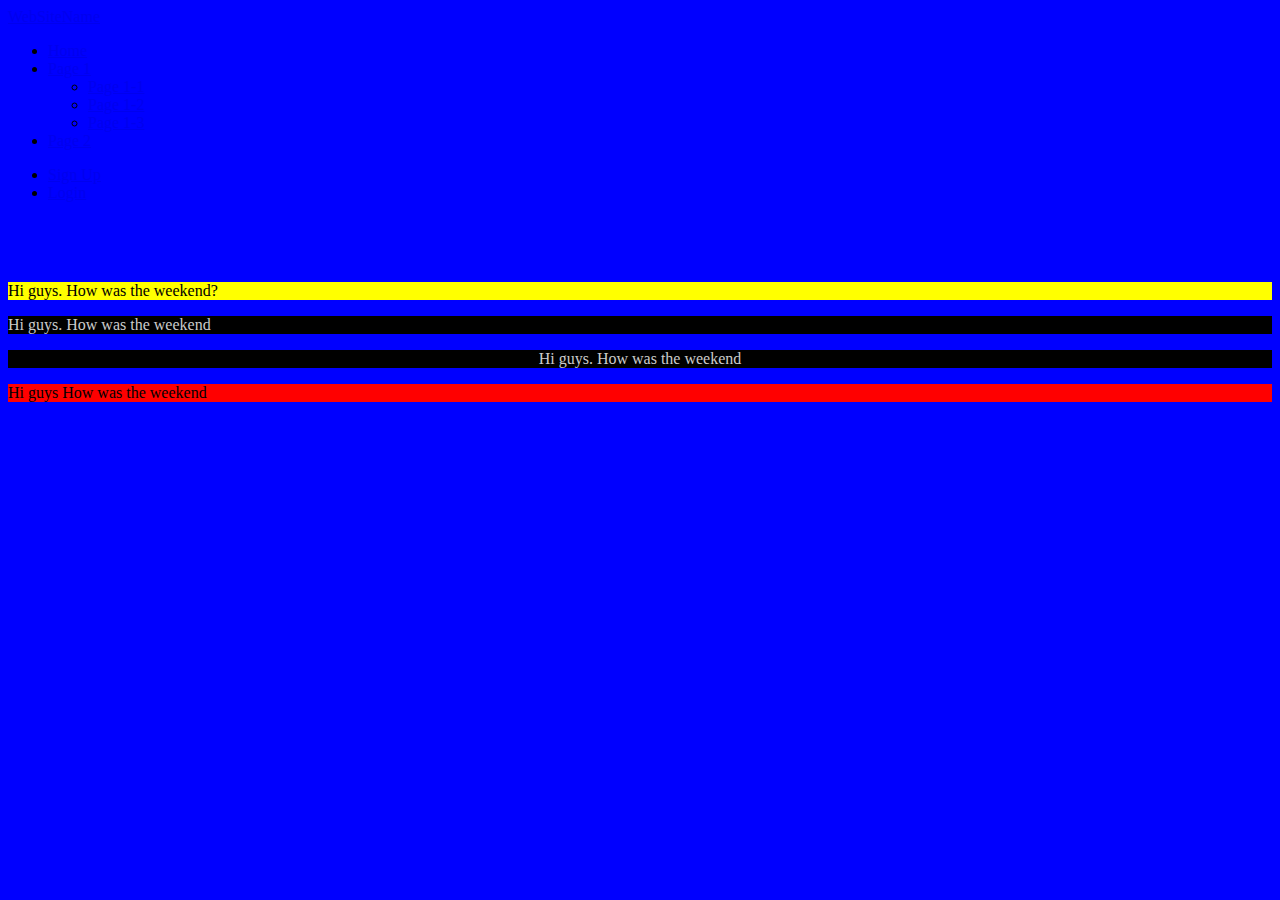
==== index.html @ edb8e641 "code new" ====
<!DOCTYPE html>
<html lang="en">
  <head>
    <meta charset="UTF-8" />
    <meta http-equiv="X-UA-Compatible" content="IE=edge" />
    <meta name="viewport" content="width=device-width, initial-scale=1.0" />
    <title>Document</title>
    <style>
        body{background-color: blue;}
      p {
        background-color: yellow;
      }
      .intro {
        color:blue;
        background-color: #e6e6e6;
      }
      #p2 {
        background-color: red;
        
      }
      .middle{text-align: center;}
      .dark{background-color:black;
    color:#cccccc;}
    .b1{background-color: ;}
    </style>
      
  </head>
  <body></body>
  <nav class="navbar navbar-inverse">
    <div class="container-fluid">
      <div class="navbar-header">
        <a class="navbar-brand" href="#">WebSiteName</a>
      </div>
      <ul class="nav navbar-nav">
        <li class="active"><a href="#">Home</a></li>
        <li class="dropdown"><a class="dropdown-toggle" data-toggle="dropdown" href="#">Page 1 <span class="caret"></span></a>
          <ul class="dropdown-menu">
            <li><a href="#">Page 1-1</a></li>
            <li><a href="#">Page 1-2</a></li>
            <li><a href="#">Page 1-3</a></li>
          </ul>
        </li>
        <li><a href="#">Page 2</a></li>
      </ul>
      <ul class="nav navbar-nav navbar-right">
        <li><a href="#"><span class="glyphicon glyphicon-user"></span> Sign Up</a></li>
        <li><a href="#"><span class="glyphicon glyphicon-log-in"></span> Login</a></li>
      </ul>
    </div>
  </nav>
  <h1 style="color:blue;">TYPES OF SELECTORS</h1>
    <p>Hi guys. How was the weekend?</p>
    <p class="intro dark ">Hi guys. How was the weekend</p>
    <p class="intro middle dark">Hi guys. How was the weekend</p>
    <p id="p2">Hi guys How was the weekend</p>
  </body>
</html>
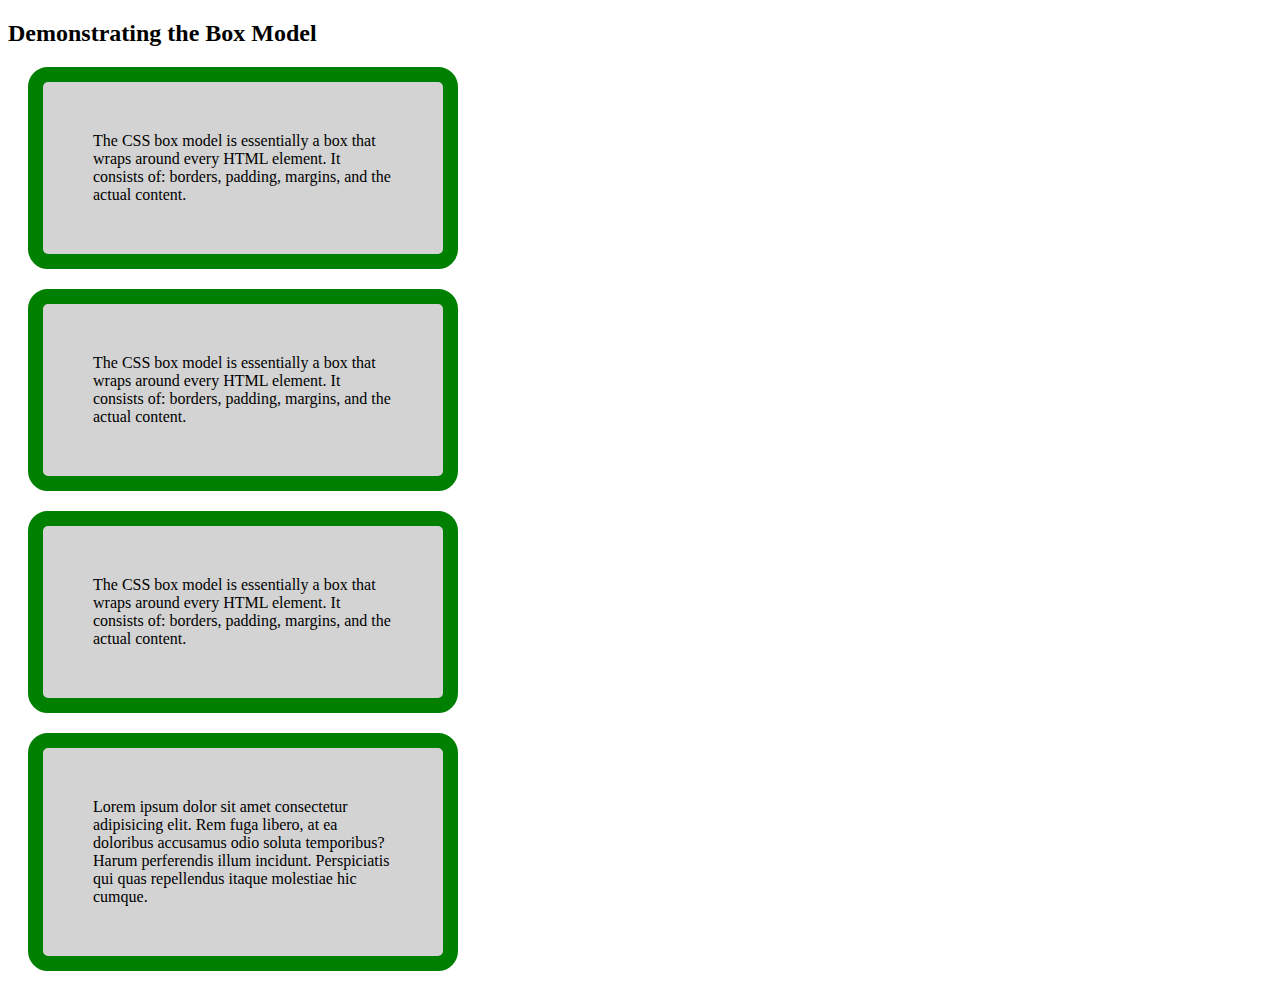
==== commit 9707b8b5: "fix names" ====
--- a/index.html
+++ b/index.html
@@ -1,57 +1,47 @@
 <!DOCTYPE html>
-<html lang="en">
+<html>
   <head>
-    <meta charset="UTF-8" />
-    <meta http-equiv="X-UA-Compatible" content="IE=edge" />
-    <meta name="viewport" content="width=device-width, initial-scale=1.0" />
-    <title>Document</title>
     <style>
-        body{background-color: blue;}
+      div {
+        background-color: lightgrey;
+        width: 300px;
+        border: 15px solid green;
+        padding: 50px;
+        margin: 20px;
+        border-radius: 20px;
+      }
       p {
-        background-color: yellow;
+        background-color: lightgrey;
+        width: 300px;
+        border: 15px solid green;
+        padding: 50px;
+        margin: 20px;
+        border-radius: 20px;
       }
-      .intro {
-        color:blue;
-        background-color: #e6e6e6;
-      }
-      #p2 {
-        background-color: red;
-        
-      }
-      .middle{text-align: center;}
-      .dark{background-color:black;
-    color:#cccccc;}
-    .b1{background-color: ;}
     </style>
-      
   </head>
-  <body></body>
-  <nav class="navbar navbar-inverse">
-    <div class="container-fluid">
-      <div class="navbar-header">
-        <a class="navbar-brand" href="#">WebSiteName</a>
-      </div>
-      <ul class="nav navbar-nav">
-        <li class="active"><a href="#">Home</a></li>
-        <li class="dropdown"><a class="dropdown-toggle" data-toggle="dropdown" href="#">Page 1 <span class="caret"></span></a>
-          <ul class="dropdown-menu">
-            <li><a href="#">Page 1-1</a></li>
-            <li><a href="#">Page 1-2</a></li>
-            <li><a href="#">Page 1-3</a></li>
-          </ul>
-        </li>
-        <li><a href="#">Page 2</a></li>
-      </ul>
-      <ul class="nav navbar-nav navbar-right">
-        <li><a href="#"><span class="glyphicon glyphicon-user"></span> Sign Up</a></li>
-        <li><a href="#"><span class="glyphicon glyphicon-log-in"></span> Login</a></li>
-      </ul>
+  <body>
+    <h2>Demonstrating the Box Model</h2>
+
+    <p>
+      The CSS box model is essentially a box that wraps around every HTML
+      element. It consists of: borders, padding, margins, and the actual
+      content.
+    </p>
+    <p>
+      The CSS box model is essentially a box that wraps around every HTML
+      element. It consists of: borders, padding, margins, and the actual
+      content.
+    </p>
+    <p>
+      The CSS box model is essentially a box that wraps around every HTML
+      element. It consists of: borders, padding, margins, and the actual
+      content.
+    </p>
+    <div>
+      Lorem ipsum dolor sit amet consectetur adipisicing elit. Rem fuga libero,
+      at ea doloribus accusamus odio soluta temporibus? Harum perferendis illum
+      incidunt. Perspiciatis qui quas repellendus itaque molestiae hic cumque.
     </div>
-  </nav>
-  <h1 style="color:blue;">TYPES OF SELECTORS</h1>
-    <p>Hi guys. How was the weekend?</p>
-    <p class="intro dark ">Hi guys. How was the weekend</p>
-    <p class="intro middle dark">Hi guys. How was the weekend</p>
-    <p id="p2">Hi guys How was the weekend</p>
   </body>
 </html>
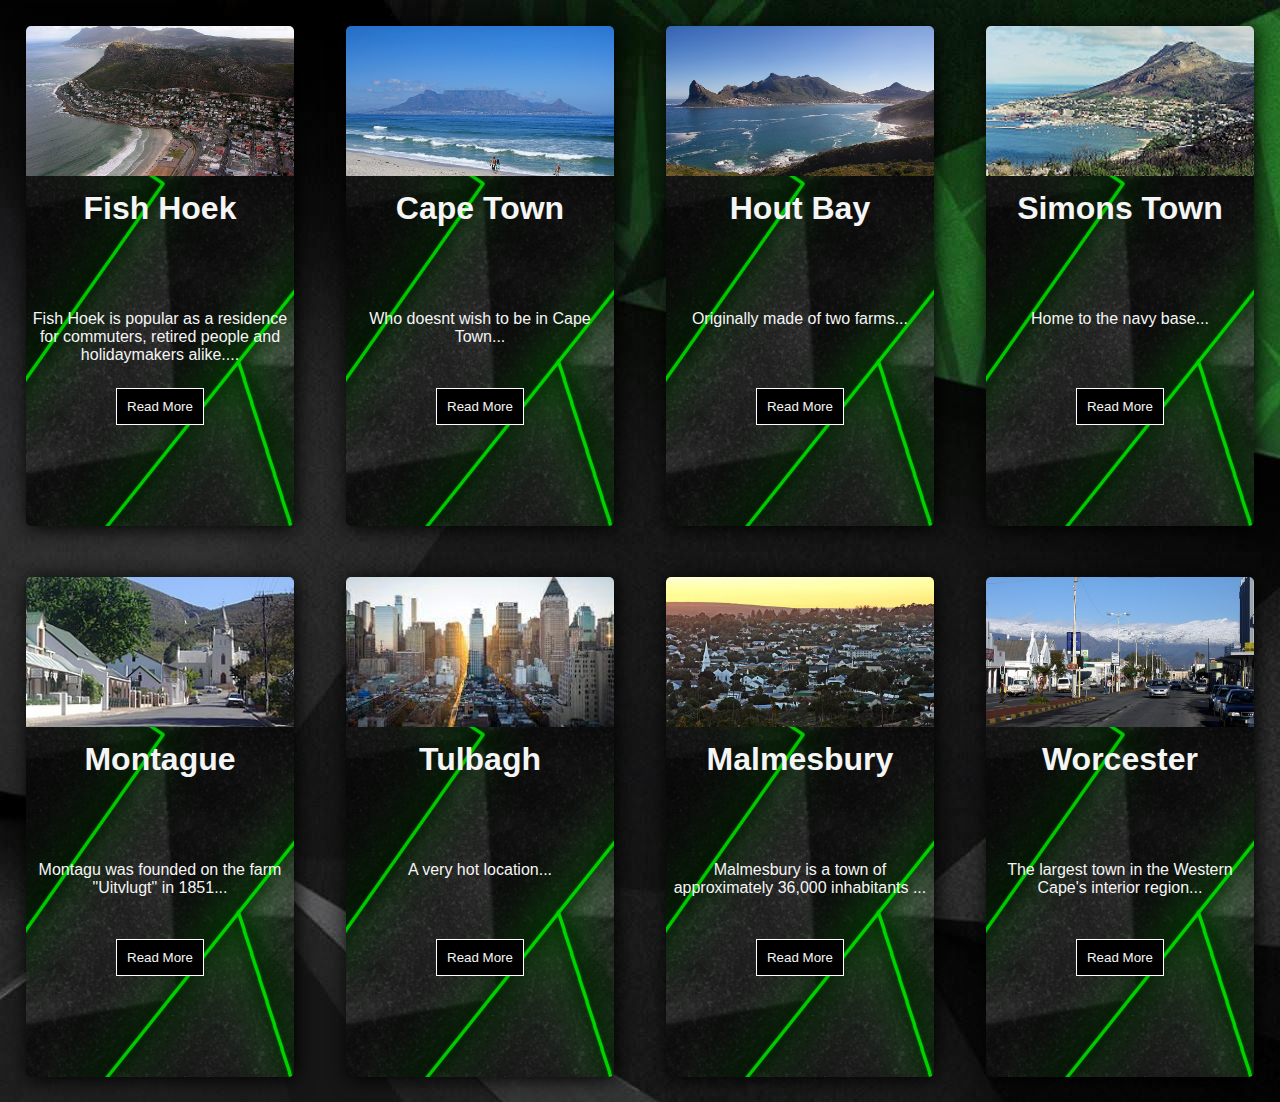
==== commit 0d7c4b16: "name fix" ====
--- a/index.html
+++ b/index.html
@@ -1,47 +1,149 @@
 <!DOCTYPE html>
+
 <html>
+
   <head>
+
+    <title>South African Towns</title>
+    
+    <meta charset="UTF-8">
+    <meta http-equiv="X-UA-Compatible" content="IE=edge">
+    <meta name="viewport" content="width=device-width, initial-scale=1.0">
+
+    <link rel="stylesheet" href="css/styles2.css"/>
+
     <style>
-      div {
-        background-color: lightgrey;
-        width: 300px;
-        border: 15px solid green;
-        padding: 50px;
-        margin: 20px;
-        border-radius: 20px;
+
+      body {
+        background-image: url('images/backg.jpg');
       }
-      p {
-        background-color: lightgrey;
-        width: 300px;
-        border: 15px solid green;
-        padding: 50px;
-        margin: 20px;
-        border-radius: 20px;
+
+      .card {
+        background-image: url('images/cbg.png');
       }
+
     </style>
+
   </head>
-  <body>
-    <h2>Demonstrating the Box Model</h2>
 
-    <p>
-      The CSS box model is essentially a box that wraps around every HTML
-      element. It consists of: borders, padding, margins, and the actual
-      content.
-    </p>
-    <p>
-      The CSS box model is essentially a box that wraps around every HTML
-      element. It consists of: borders, padding, margins, and the actual
-      content.
-    </p>
-    <p>
-      The CSS box model is essentially a box that wraps around every HTML
-      element. It consists of: borders, padding, margins, and the actual
-      content.
-    </p>
-    <div>
-      Lorem ipsum dolor sit amet consectetur adipisicing elit. Rem fuga libero,
-      at ea doloribus accusamus odio soluta temporibus? Harum perferendis illum
-      incidunt. Perspiciatis qui quas repellendus itaque molestiae hic cumque.
+
+   <body>
+
+  </div>
+    <div class="main">
+
+      <div class="card">
+        <div class="image">
+          <img src="images/fh.jpeg" />
+        </div>
+        <div class="title">
+          <h1>Fish Hoek</h1>
+        </div>
+        <div class="des">
+          <p>Fish Hoek is popular as a residence for commuters, retired people and holidaymakers alike....</p>
+          <form action="https://en.wikipedia.org/wiki/Fish_Hoek"><button class="jo">Read More</button></form>
+          
+        </div>
+      </div>
+
+      <div class="card">
+        <div class="image">
+          <img src="images/cpt.jpg" />
+        </div>
+        <div class="title">
+          <h1>Cape Town</h1>
+        </div>
+        <div class="des">
+          <p>Who doesnt wish to be in Cape Town...</p>
+          <form action="https://en.wikipedia.org/wiki/Cape_Town"><button>Read More</button></form>
+          
+        </div>
+      </div>
+
+      <div class="card">
+        <div class="image">
+          <img src="images/hb.jpg" />
+        </div>
+        <div class="title">
+          <h1>Hout Bay</h1>
+        </div>
+        <div class="des">
+          <p>Originally made of two farms...</p>
+          <form action="https://en.wikipedia.org/wiki/Hout_Bay"><button>Read More</button></form>
+          
+        </div>
+      </div>
+      
+      <div class="card">
+        <div class="image">
+          <img src="images/st.jpg" />
+        </div>
+        <div class="title">
+          <h1>Simons Town</h1>
+        </div>
+        <div class="des">
+          <p>Home to the navy base...</p>
+          <form action="https://en.wikipedia.org/wiki/Simon%27s_Town"><button>Read More</button></form>
+          
+        </div>
+      </div>
+
+      <div class="card">
+        <div class="image">
+          <img src="images/m.JPG" />
+        </div>
+        <div class="title">
+          <h1>Montague</h1>
+        </div>
+        <div class="des">
+          <p>Montagu was founded on the farm "Uitvlugt" in 1851...</p>
+          <form action="https://en.wikipedia.org/wiki/Montagu,_Western_Cape"><button>Read More</button></form>
+          
+        </div>
+      </div>
+
+      <div class="card">
+        <div class="image">
+          <img src="images/download2.jpeg" />
+        </div>
+        <div class="title">
+          <h1>Tulbagh</h1>
+        </div>
+        <div class="des">
+          <p>A very hot location...</p>
+          <form action="https://en.wikipedia.org/wiki/Tulbagh"></form>
+          <button>Read More</button>
+        </div>
+      </div>
+
+      <div class="card">
+        <div class="image">
+          <img src="images/mb.jpg" />
+        </div>
+        <div class="title">
+          <h1>Malmesbury</h1>
+        </div>
+        <div class="des">
+          <p>Malmesbury is a town of approximately 36,000 inhabitants ...</p>
+          <form action="https://en.wikipedia.org/wiki/Malmesbury,_Western_Cape"><button>Read More</button></form>
+          
+        </div>
+      </div>
+      
+      <div class="card">
+        <div class="image">
+          <img src="images/wc.jpg" />
+        </div>
+        <div class="title">
+          <h1>Worcester</h1>
+        </div>
+        <div class="des">
+          <p>The largest town in the Western Cape's interior region...</p>
+          <form action="https://en.wikipedia.org/wiki/Worcester,_Western_Cape"><button>Read More</button></form>
+          
+        </div>
+      </div>
     </div>
-  </body>
+
+    </body>
 </html>
--- a/css/styles2.css
+++ b/css/styles2.css
@@ -0,0 +1,81 @@
+* {
+  margin: 0px;
+  padding: 0px;
+}
+body {
+  font-family: arial;
+}
+
+p {
+  width: 100%;
+  height: 38px;
+  color: whitesmoke;
+}
+
+.card {
+  float: left;
+  width: 21%;
+  height: 500px;
+  display: inline-block;
+  box-shadow: 2px 2px 20px black;
+  border-radius: 5px;
+  margin: 2%;
+  grid-template-columns: repeat(2, 1fr);
+}
+
+.image img {
+  width: 100%;
+  border-top-right-radius: 5px;
+  border-top-left-radius: 5px;
+  object-fit: cover;
+  width: 100%;
+  height: 150px;
+}
+
+.title {
+  text-align: center;
+  padding: 10px;
+}
+
+h1:hover {
+  font-size: 34px;
+  color: #000;
+  text-shadow: 0 0 5px #FFF, 0 0 10px #FFF, 0 0 15px #FFF, 0 0 20px #49ff18, 0 0 30px #49FF18, 0 0 40px #49FF18, 0 0 55px #49FF18, 0 0 75px #49ff18, 4px 2px 2px rgba(21,206,95,0);
+}
+
+h1 {
+  height: 100px;
+  color: whitesmoke;
+}
+
+.des {
+  padding: 3px;
+  text-align: center;
+
+  padding-top: 10px;
+  border-bottom-right-radius: 5px;
+  border-bottom-left-radius: 5px;
+}
+
+button:hover {
+  background-color: rgb(18, 245, 10);
+  color: rgb(0, 0, 0);
+  transition: 0.5s;
+  cursor: pointer;
+  width: 40%;
+  height: 1080%;
+}
+
+button{
+  background-color:rgb(0, 0, 0);
+  border-color: rgb(252, 252, 252);
+  display: inline-block;
+  margin-top: 40px;
+  margin-bottom: 10px;
+  box-sizing: border-box;
+  border:0.1em solid #FFFFFF;
+  padding: 10px;
+  color: whitesmoke;
+}
+
+
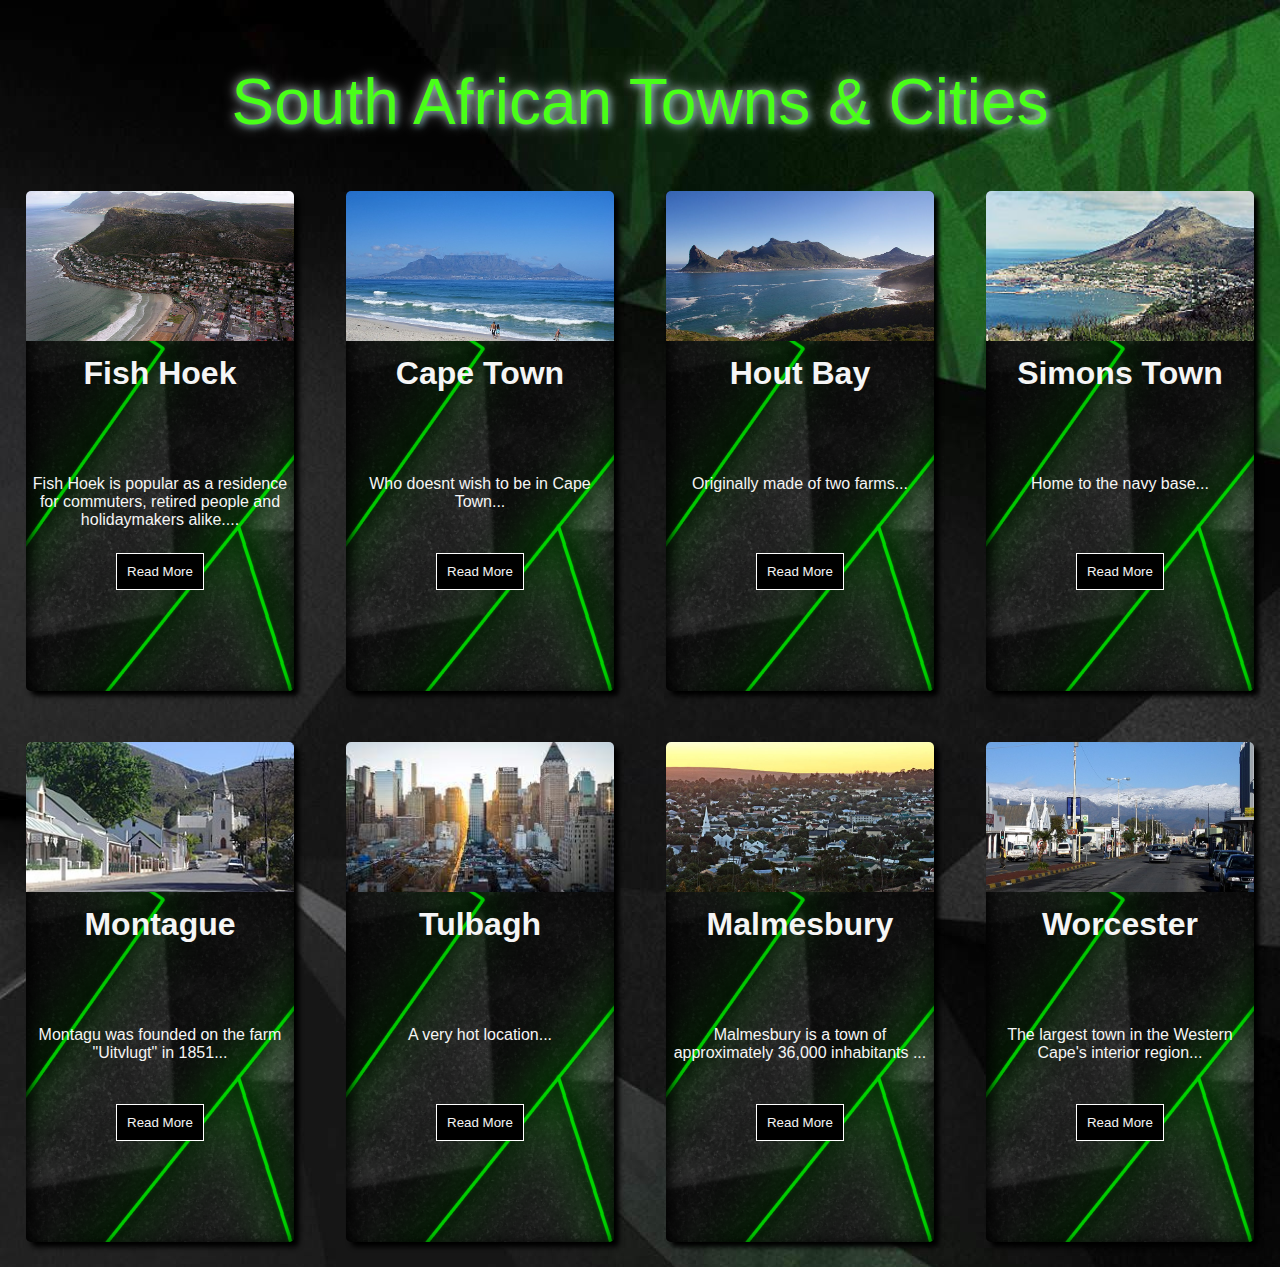
==== commit e4245885: "header" ====
--- a/index.html
+++ b/index.html
@@ -29,6 +29,7 @@
 
    <body>
 
+    <h1 id="mainh">South African Towns & Cities</h1>
   </div>
     <div class="main">
 
--- a/css/styles2.css
+++ b/css/styles2.css
@@ -4,6 +4,15 @@
 }
 body {
   font-family: arial;
+}
+
+#mainh {
+  text-align: center;
+  margin-top: 65px;
+  color: #49ff18;
+  font-weight: 300;
+  font-size: 400%;
+  text-shadow: 0 0 15px rgba(255,255,255,.5), 0 0 10px rgba(255,255,255,.5), 2px 2px 6px rgba(83,189,206,0.47);
 }
 
 p {
@@ -21,6 +30,8 @@
   border-radius: 5px;
   margin: 2%;
   grid-template-columns: repeat(2, 1fr);
+  -webkit-box-shadow: 5px 5px 5px 0px #000000, inset 4px 4px 15px 0px #000000, -23px -18px 15px -18px rgba(18,255,50,0); 
+  box-shadow: 5px 5px 5px 0px #000000, inset 4px 4px 15px 0px #000000, -23px -18px 15px -18px rgba(18,255,50,0);
 }
 
 .image img {
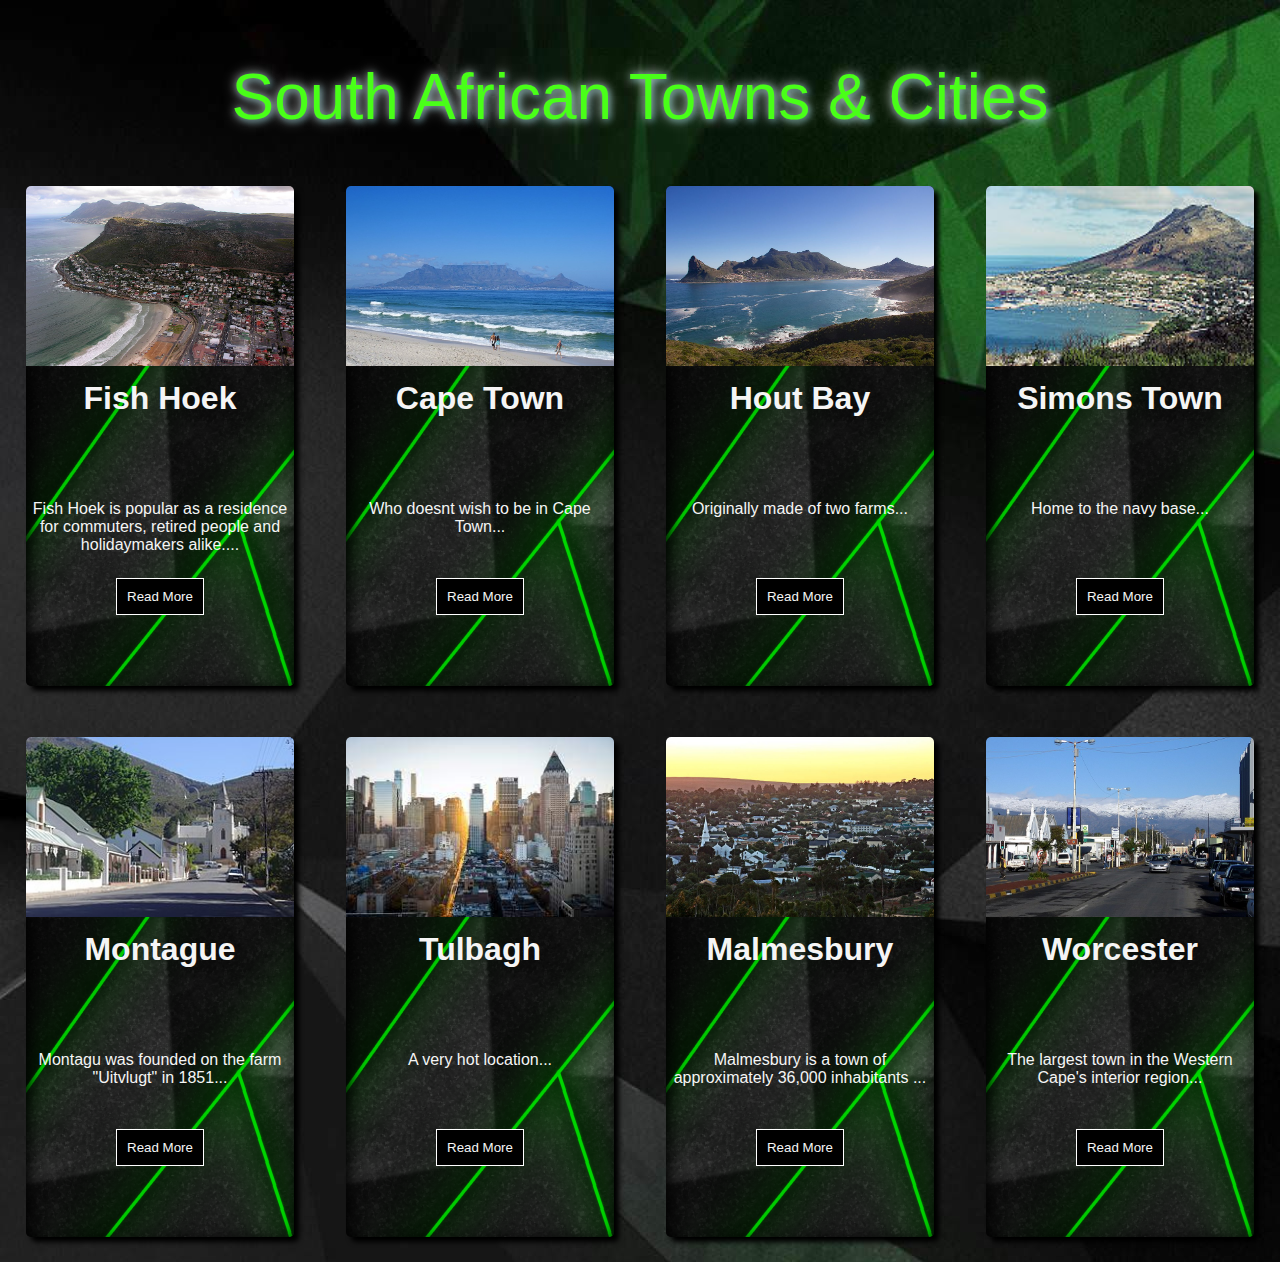
==== commit a7aca68e: "pretiier" ====
--- a/index.html
+++ b/index.html
@@ -26,11 +26,12 @@
 
   </head>
 
+  <body>
 
-   <body>
+  <h1 id="mainh">South African Towns & Cities</h1>
 
-    <h1 id="mainh">South African Towns & Cities</h1>
   </div>
+  
     <div class="main">
 
       <div class="card">
--- a/css/styles2.css
+++ b/css/styles2.css
@@ -8,7 +8,7 @@
 
 #mainh {
   text-align: center;
-  margin-top: 65px;
+  margin-top: 60px;
   color: #49ff18;
   font-weight: 300;
   font-size: 400%;
@@ -40,7 +40,7 @@
   border-top-left-radius: 5px;
   object-fit: cover;
   width: 100%;
-  height: 150px;
+  height: 180px;
 }
 
 .title {
